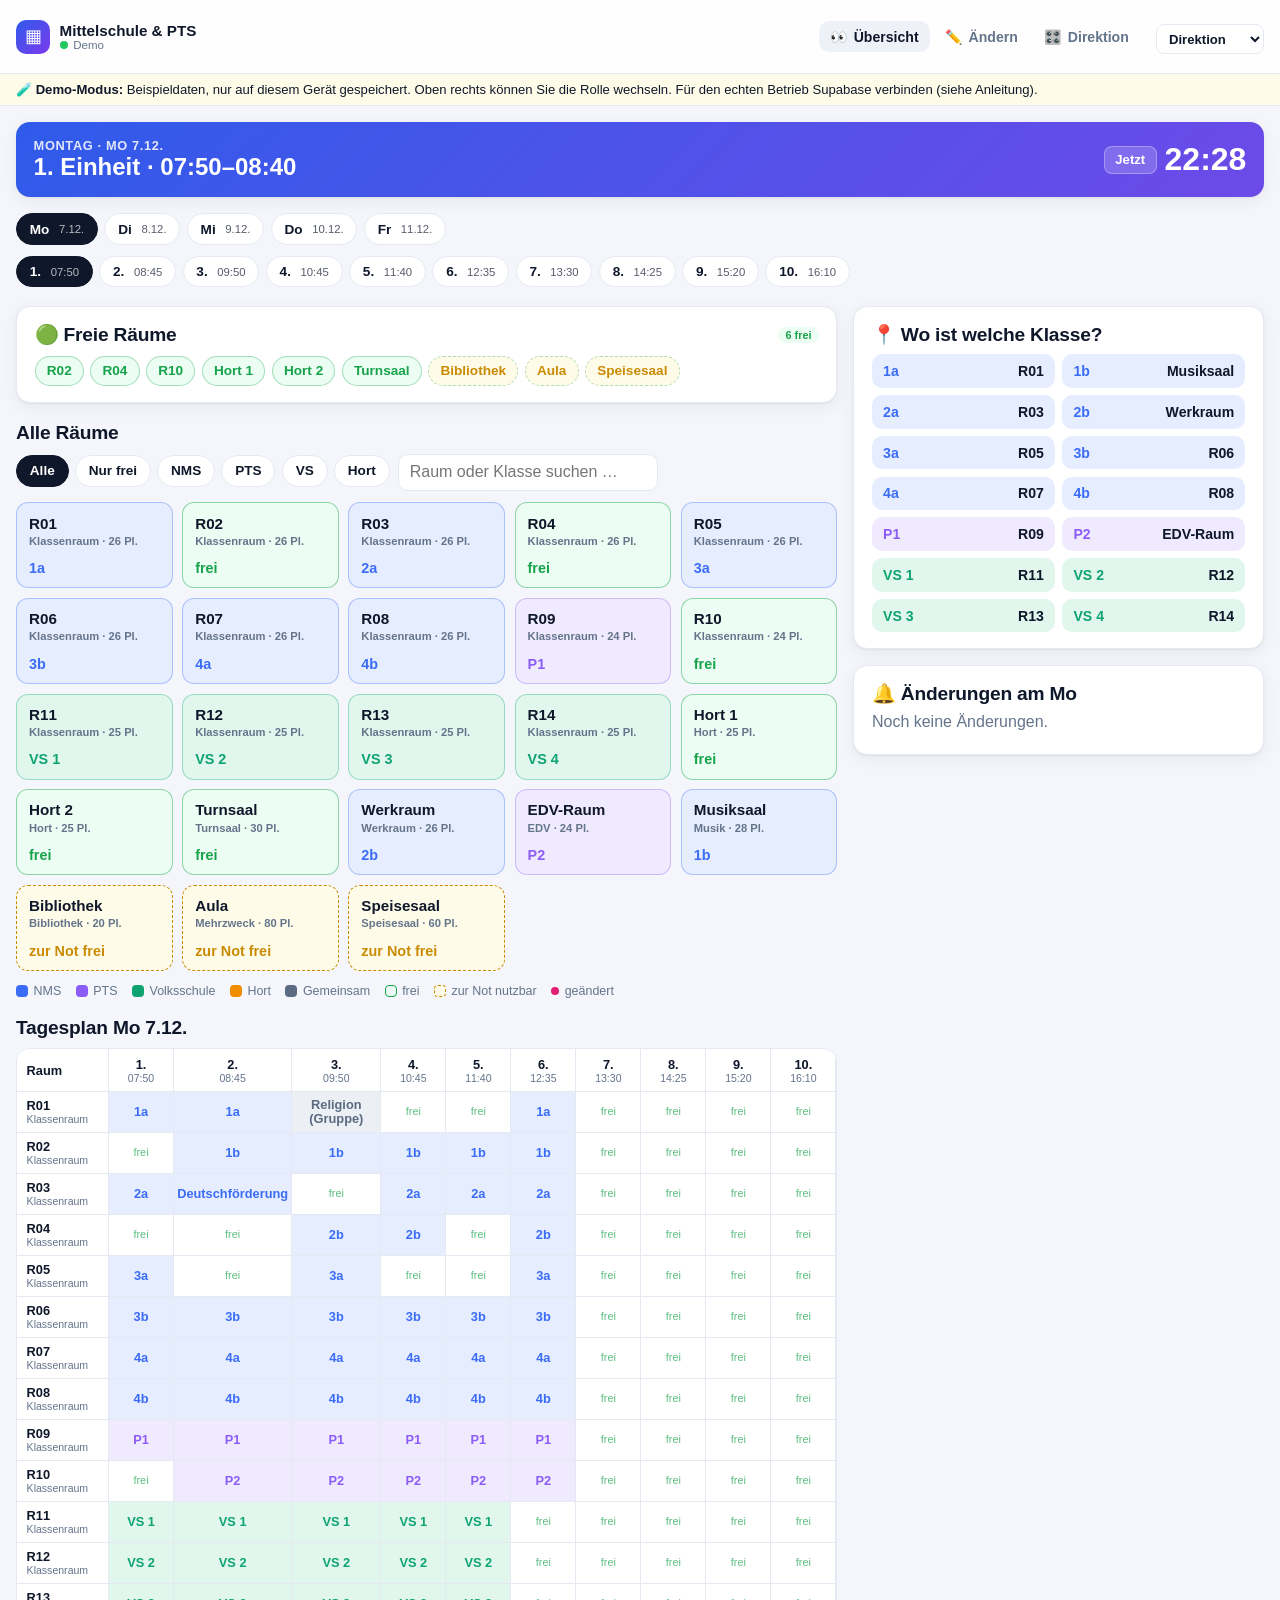
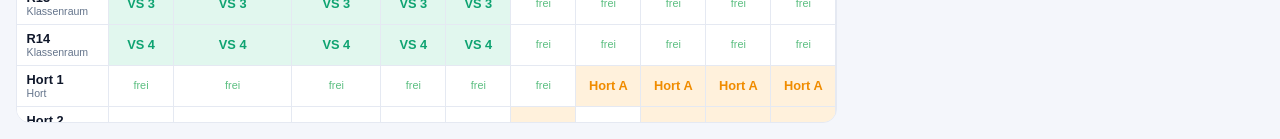
==== index.html @ 09ea6931 "Raumplan: Live-Raummonitoring mit Direktion, Ändern-Chat und Lehrer-Übersicht Drei Ansichten (Direkt" ====
<!DOCTYPE html>
<html lang="de">
<head>
<meta charset="utf-8">
<meta name="viewport" content="width=device-width, initial-scale=1, viewport-fit=cover">
<meta name="theme-color" content="#2f5bea">
<meta name="apple-mobile-web-app-capable" content="yes">
<meta name="mobile-web-app-capable" content="yes">
<meta name="apple-mobile-web-app-title" content="Raumplan">
<title>Raumplan – Übersicht</title>
<link rel="manifest" href="manifest.webmanifest">
<link rel="icon" href="icon.svg" type="image/svg+xml">
<link rel="apple-touch-icon" href="icon-192.png">
<link rel="stylesheet" href="css/style.css">
</head>
<body>
<header id="top"></header>
<div class="demo-banner" id="demoBanner" hidden>🧪 <b>Demo-Modus:</b> Beispieldaten, nur auf diesem Gerät gespeichert. Oben rechts können Sie die Rolle wechseln. Für den echten Betrieb Supabase verbinden (siehe Anleitung).</div>
<main id="app" class=""><div class="loading">Lädt …</div></main>
<script type="module" src="js/page-lehrer.js"></script>
</body>
</html>
---- css/style.css ----
:root {
  --bg: #f4f6fb; --card: #ffffff; --ink: #0f172a; --muted: #64748b; --line: #e5e9f2; --soft: #eef2f8;
  --accent: #2f5bea; --accent-ink: #fff;
  --nms: #3b6cf6; --nms-bg: #e6edff;
  --pts: #8b5cf6; --pts-bg: #f0eaff;
  --vs: #0ea371; --vs-bg: #e1f7ee;
  --hort: #f08c00; --hort-bg: #fff1dc;
  --gem: #5b6b82; --gem-bg: #eceff4;
  --free: #16a34a; --free-bg: #ecfdf3;
  --emerg: #ca8a04; --emerg-bg: #fefce8;
  --alert: #dc2626; --alert-bg: #fef2f2;
  --changed: #e11d74;
  --r: 14px; --shadow: 0 1px 2px rgba(15,23,42,.05), 0 4px 16px rgba(15,23,42,.06);
  font-family: -apple-system, BlinkMacSystemFont, "Segoe UI", Inter, Roboto, sans-serif;
  color: var(--ink); background: var(--bg);
  -webkit-text-size-adjust: 100%;
}
@media (prefers-color-scheme: dark) {
  :root {
    --bg: #0b1020; --card: #131a2e; --ink: #e8ecf6; --muted: #8d99b3; --line: #232c45; --soft: #1a2240;
    --nms-bg: #1b2a55; --pts-bg: #2a1f52; --vs-bg: #0f3a2c; --hort-bg: #3d2a0c; --gem-bg: #232a3b;
    --free-bg: #0f2e1d; --emerg-bg: #33290a; --alert-bg: #3a1414;
    --shadow: 0 1px 2px rgba(0,0,0,.3), 0 6px 20px rgba(0,0,0,.25);
  }
}
* { box-sizing: border-box; }
html, body { margin: 0; }
body { min-height: 100vh; padding-bottom: env(safe-area-inset-bottom); }
a { color: var(--accent); }
h1, h2, h3 { margin: 0 0 .4em; letter-spacing: -.01em; }
h2 { font-size: 1.2rem; } h3 { font-size: 1rem; }
p { margin: .4em 0; }
.muted { color: var(--muted); }
small { color: var(--muted); }
.center { text-align: center; }
.row { display: flex; align-items: center; } .gap { gap: .5rem; } .grow { flex: 1; } .wrap { flex-wrap: wrap; }
.between { justify-content: space-between; }
[hidden] { display: none !important; }

/* Kopfzeile */
#top {
  position: sticky; top: 0; z-index: 20; display: flex; align-items: center; gap: 1rem;
  padding: .6rem 1rem; padding-top: max(.6rem, env(safe-area-inset-top));
  background: color-mix(in srgb, var(--card) 88%, transparent); backdrop-filter: blur(12px);
  border-bottom: 1px solid var(--line);
}
.brand { display: flex; align-items: center; gap: .6rem; min-width: 0; }
.brand b { display: block; font-size: .95rem; white-space: nowrap; overflow: hidden; text-overflow: ellipsis; max-width: 40vw; }
.brand small { display: flex; align-items: center; gap: .35rem; font-size: .72rem; }
.logo { display: grid; place-items: center; width: 34px; height: 34px; border-radius: 10px; background: linear-gradient(135deg, var(--accent), #7c3aed); color: #fff; font-size: 1.1rem; }
.live-dot { width: 8px; height: 8px; border-radius: 50%; background: #22c55e; box-shadow: 0 0 0 0 rgba(34,197,94,.6); animation: pulse 2s infinite; }
@keyframes pulse { 70% { box-shadow: 0 0 0 7px rgba(34,197,94,0); } 100% { box-shadow: 0 0 0 0 rgba(34,197,94,0); } }
#top nav { display: flex; gap: .25rem; margin-left: auto; }
#top nav a { display: flex; align-items: center; gap: .35rem; padding: .45rem .7rem; border-radius: 10px; color: var(--muted); text-decoration: none; font-weight: 600; font-size: .88rem; }
#top nav a.on { background: var(--soft); color: var(--ink); }
.who select { font: inherit; font-size: .82rem; padding: .35rem .5rem; border-radius: 8px; border: 1px solid var(--line); background: var(--card); color: var(--ink); }
@media (max-width: 720px) {
  #top { flex-wrap: wrap; gap: .5rem; }
  #top nav { order: 3; width: 100%; margin: 0; justify-content: space-between; }
  #top nav a { flex: 1; justify-content: center; font-size: .82rem; padding: .45rem .3rem; }
  .who { margin-left: auto; }
}
.demo-banner { background: var(--emerg-bg); color: var(--ink); font-size: .82rem; padding: .5rem 1rem; border-bottom: 1px solid var(--line); }

/* Layout */
main { max-width: 1280px; margin: 0 auto; padding: 1rem; min-width: 0; }
@media (max-width: 720px) { .demo-banner { font-size: .74rem; padding: .4rem .8rem; } main { padding: .75rem; } .rooms { grid-template-columns: repeat(auto-fill, minmax(120px, 1fr)); } }
.card { background: var(--card); border: 1px solid var(--line); border-radius: var(--r); box-shadow: var(--shadow); }
.pad { padding: 1rem 1.1rem; }
.narrow { max-width: 440px; margin: 2rem auto; }
.big-emoji { font-size: 2.4rem; }
.grid2 { display: grid; grid-template-columns: minmax(0, 2fr) minmax(280px, 1fr); gap: 1rem; align-items: start; }
.grid2 > * { min-width: 0; }
@media (max-width: 960px) { .grid2 { grid-template-columns: 1fr; } }
.section-title { display: flex; align-items: center; justify-content: space-between; gap: .5rem; margin: 1.2rem 0 .6rem; }
.section-title h2 { margin: 0; }

/* Buttons / Formulare */
button, .btn { font: inherit; cursor: pointer; border: 0; border-radius: 10px; padding: .6rem 1rem; font-weight: 600; background: var(--accent); color: var(--accent-ink); text-decoration: none; display: inline-flex; align-items: center; justify-content: center; gap: .4rem; }
button:disabled { opacity: .5; cursor: default; }
button.ghost { background: var(--soft); color: var(--ink); }
button.danger { background: var(--alert-bg); color: var(--alert); }
button.small, .btn.small { padding: .35rem .65rem; font-size: .82rem; border-radius: 8px; }
button.link { background: none; color: var(--accent); padding: .4rem 0; font-weight: 500; }
button.icon { background: transparent; color: var(--muted); padding: .3rem .45rem; }
input, select, textarea { font: inherit; color: var(--ink); background: var(--card); border: 1px solid var(--line); border-radius: 10px; padding: .55rem .7rem; width: 100%; }
input:focus, select:focus, textarea:focus { outline: 2px solid color-mix(in srgb, var(--accent) 40%, transparent); border-color: var(--accent); }
label { display: block; font-size: .85rem; font-weight: 600; margin: .6rem 0; }
label input, label select { margin-top: .3rem; font-weight: 400; }
.login .err { color: var(--alert); font-size: .88rem; min-height: 1.2em; } .login .ok { color: var(--free); }
.modal-bg { position: fixed; inset: 0; z-index: 50; background: rgba(15,23,42,.45); display: grid; place-items: center; padding: 1rem; overflow: auto; }
.modal-bg > .card { width: min(520px, 100%); margin: auto; max-height: 92vh; overflow: auto; }

/* Chips & Tabs */
.chips { display: flex; gap: .4rem; overflow-x: auto; padding-bottom: .2rem; scrollbar-width: none; }
.chips::-webkit-scrollbar { display: none; }
.chip { flex: none; padding: .45rem .8rem; border-radius: 999px; background: var(--card); border: 1px solid var(--line); color: var(--ink); font-weight: 600; font-size: .85rem; cursor: pointer; }
.chip.on { background: var(--ink); color: var(--card); border-color: var(--ink); }
.chip small { color: inherit; opacity: .7; font-weight: 500; margin-left: .2rem; }
.tabs { display: flex; gap: .3rem; background: var(--soft); padding: .3rem; border-radius: 12px; margin-bottom: 1rem; overflow-x: auto; }
.tabs button { background: transparent; color: var(--muted); flex: 1; white-space: nowrap; padding: .5rem .8rem; }
.tabs button.on { background: var(--card); color: var(--ink); box-shadow: var(--shadow); }

/* Bereichsfarben */
.b-nms { --c: var(--nms); --cb: var(--nms-bg); }
.b-pts { --c: var(--pts); --cb: var(--pts-bg); }
.b-vs { --c: var(--vs); --cb: var(--vs-bg); }
.b-hort { --c: var(--hort); --cb: var(--hort-bg); }
.b-gem { --c: var(--gem); --cb: var(--gem-bg); }
.legend { display: flex; flex-wrap: wrap; gap: .4rem .9rem; font-size: .78rem; color: var(--muted); }
.legend span { display: inline-flex; align-items: center; gap: .35rem; }
.legend i { width: 12px; height: 12px; border-radius: 4px; background: var(--c, var(--free)); display: inline-block; }
.legend i.free { background: var(--free-bg); border: 1.5px solid var(--free); }
.legend i.emerg { background: var(--emerg-bg); border: 1.5px dashed var(--emerg); }
.legend i.chg { background: var(--changed); border-radius: 50%; width: 8px; height: 8px; }

/* KPIs */
.kpis { display: grid; grid-template-columns: repeat(4, minmax(0, 1fr)); gap: .7rem; margin-bottom: 1rem; }
@media (max-width: 640px) { .kpis { grid-template-columns: repeat(2, minmax(0, 1fr)); } }
.kpi { padding: .8rem 1rem; }
.kpi .v { font-size: 1.7rem; font-weight: 800; letter-spacing: -.02em; line-height: 1.1; }
.kpi .l { font-size: .78rem; color: var(--muted); font-weight: 600; }
.kpi .bar { height: 6px; border-radius: 6px; background: var(--soft); margin-top: .5rem; overflow: hidden; }
.kpi .bar i { display: block; height: 100%; border-radius: 6px; background: linear-gradient(90deg, #22c55e, #eab308 70%, #ef4444); }

/* Jetzt-Kopf */
.now-head { display: flex; align-items: center; justify-content: space-between; gap: 1rem; flex-wrap: wrap; padding: 1rem 1.1rem; margin-bottom: 1rem;
  background: linear-gradient(135deg, var(--accent), #6d4ae8); color: #fff; border-radius: var(--r); box-shadow: var(--shadow); }
.now-head .t { font-size: .8rem; opacity: .85; font-weight: 600; text-transform: uppercase; letter-spacing: .05em; }
.now-head .p { font-size: 1.5rem; font-weight: 800; }
.now-head .clock { font-size: 2rem; font-weight: 800; font-variant-numeric: tabular-nums; }
.now-head select, .now-head button { background: rgba(255,255,255,.18); color: #fff; border: 1px solid rgba(255,255,255,.3); }
.now-head select option { color: #000; }

/* Raumkarten */
.rooms { display: grid; grid-template-columns: repeat(auto-fill, minmax(150px, 1fr)); gap: .6rem; }
.room { position: relative; border-radius: 12px; padding: .7rem .75rem; min-height: 86px; border: 1.5px solid var(--line); background: var(--card); display: flex; flex-direction: column; gap: .2rem; cursor: default; transition: transform .1s; }
.room.click { cursor: pointer; } .room.click:active { transform: scale(.98); }
.room .n { font-weight: 800; font-size: .95rem; display: flex; justify-content: space-between; gap: .3rem; }
.room .ty { font-size: .7rem; color: var(--muted); font-weight: 600; }
.room .g { margin-top: auto; font-weight: 700; font-size: .9rem; }
.room.busy { background: var(--cb); border-color: color-mix(in srgb, var(--c) 35%, transparent); }
.room.busy .g { color: var(--c); }
.room.free { background: var(--free-bg); border-color: color-mix(in srgb, var(--free) 45%, transparent); }
.room.free .g { color: var(--free); }
.room.emerg.free { background: var(--emerg-bg); border-style: dashed; border-color: var(--emerg); }
.room.emerg.free .g { color: var(--emerg); }
.room.conflict { border-color: var(--alert); box-shadow: 0 0 0 2px var(--alert-bg); }
.room .dot { width: 9px; height: 9px; border-radius: 50%; background: var(--changed); flex: none; margin-top: .3rem; }
.room .note { font-size: .72rem; color: var(--muted); white-space: nowrap; overflow: hidden; text-overflow: ellipsis; }
.filter-row { display: flex; gap: .5rem; align-items: center; flex-wrap: wrap; margin-bottom: .7rem; }
.filter-row input { max-width: 260px; }

/* Wochenraster */
.grid-wrap { overflow: auto; border-radius: var(--r); border: 1px solid var(--line); background: var(--card); max-height: 75vh; }
table.plan { border-collapse: separate; border-spacing: 0; width: 100%; font-size: .8rem; }
table.plan th, table.plan td { border-bottom: 1px solid var(--line); border-right: 1px solid var(--line); padding: 0; }
table.plan thead th { position: sticky; top: 0; z-index: 2; background: var(--card); padding: .45rem .3rem; font-weight: 700; text-align: center; white-space: nowrap; }
table.plan thead th small { display: block; font-weight: 500; font-size: .66rem; }
table.plan th.rn { position: sticky; left: 0; z-index: 1; background: var(--card); text-align: left; padding: .4rem .6rem; white-space: nowrap; min-width: 92px; font-weight: 700; }
table.plan thead th.rn { z-index: 3; }
table.plan th.rn small { display: block; font-weight: 500; font-size: .66rem; }
.cell { min-width: 64px; height: 40px; display: flex; align-items: center; justify-content: center; position: relative; padding: .2rem; text-align: center; font-weight: 700; line-height: 1.1; }
.cell.busy { background: var(--cb); color: var(--c); }
.cell.free { color: color-mix(in srgb, var(--free) 70%, transparent); font-weight: 500; }
.cell.free::after { content: "frei"; font-size: .68rem; }
.cell.freed { background: var(--free-bg); color: var(--free); }
.cell.freed::after { content: "frei ✓"; font-size: .7rem; font-weight: 700; }
.cell.emerg.free::after { content: "·"; }
.cell.conflict { background: var(--alert-bg); color: var(--alert); }
.cell.reserved { background: var(--gem-bg); color: var(--gem); }
.cell.chg::before { content: ""; position: absolute; top: 4px; right: 4px; width: 7px; height: 7px; border-radius: 50%; background: var(--changed); }
.cell.now { outline: 2px solid var(--accent); outline-offset: -2px; }
td.click .cell { cursor: pointer; } td.click .cell:hover { filter: brightness(.96); }
.plan-tools { display: flex; gap: .5rem; align-items: center; flex-wrap: wrap; margin-bottom: .7rem; }
.seg { display: inline-flex; background: var(--soft); border-radius: 10px; padding: 3px; }
.seg button { background: transparent; color: var(--muted); padding: .38rem .7rem; font-size: .82rem; }
.seg button.on { background: var(--card); color: var(--ink); box-shadow: var(--shadow); }
.edit-hint { font-size: .8rem; padding: .5rem .7rem; border-radius: 10px; background: var(--emerg-bg); margin-bottom: .7rem; }

/* Heatmap */
table.heat { border-collapse: separate; border-spacing: 4px; width: 100%; font-size: .78rem; }
table.heat th { color: var(--muted); font-weight: 700; padding: .2rem; }
table.heat td { border-radius: 8px; text-align: center; padding: .55rem .2rem; font-weight: 800; color: #0f172a; cursor: pointer; }
table.heat td small { display: block; font-size: .62rem; color: rgba(15,23,42,.65); font-weight: 600; }
.util-row { display: grid; grid-template-columns: 110px 1fr 46px; gap: .6rem; align-items: center; font-size: .82rem; margin: .35rem 0; }
.util-row .b { height: 10px; background: var(--soft); border-radius: 10px; overflow: hidden; }
.util-row .b i { display: block; height: 100%; background: var(--c, var(--accent)); border-radius: 10px; }

/* Tipps */
.tips { display: flex; flex-direction: column; gap: .55rem; }
.tip { display: flex; gap: .65rem; padding: .7rem .8rem; border-radius: 12px; background: var(--soft); border-left: 4px solid var(--muted); }
.tip.ok { border-color: var(--free); background: var(--free-bg); }
.tip.info { border-color: var(--accent); }
.tip.warn { border-color: var(--emerg); background: var(--emerg-bg); }
.tip.alert { border-color: var(--alert); background: var(--alert-bg); }
.tip .i { font-size: 1.15rem; line-height: 1.2; }
.tip b { display: block; font-size: .88rem; } .tip span { font-size: .82rem; color: var(--muted); }

/* Änderungsliste */
.log { display: flex; flex-direction: column; }
.log .it { display: flex; gap: .6rem; align-items: flex-start; padding: .6rem 0; border-bottom: 1px solid var(--line); font-size: .85rem; }
.log .it:last-child { border: 0; }
.log .it .tx { flex: 1; min-width: 0; }
.log .it .tx b { font-weight: 600; }
.log .it .meta { font-size: .72rem; color: var(--muted); }
.badge { display: inline-block; font-size: .68rem; font-weight: 700; padding: .12rem .45rem; border-radius: 999px; background: var(--soft); color: var(--muted); }
.badge.frei { background: var(--free-bg); color: var(--free); }
.badge.belegt { background: var(--nms-bg); color: var(--nms); }
.badge.info { background: var(--pts-bg); color: var(--pts); }

/* Chat */
.chat-page { max-width: 760px; }
.chat { display: flex; flex-direction: column; gap: .5rem; padding: 1rem; min-height: 46vh; max-height: 58vh; overflow-y: auto; }
.msg { max-width: 86%; padding: .6rem .85rem; border-radius: 16px; font-size: .92rem; line-height: 1.4; white-space: pre-wrap; word-wrap: break-word; }
.msg.me { align-self: flex-end; background: var(--accent); color: #fff; border-bottom-right-radius: 5px; }
.msg.bot { align-self: flex-start; background: var(--soft); border-bottom-left-radius: 5px; }
.msg.bot.err { background: var(--alert-bg); }
.msg .acts { margin-top: .4rem; display: flex; gap: .4rem; }
.msg .acts button { font-size: .78rem; padding: .3rem .6rem; }
.msg time { display: block; font-size: .66rem; opacity: .6; margin-top: .2rem; }
.composer { display: flex; gap: .5rem; padding: .7rem; border-top: 1px solid var(--line); align-items: flex-end; }
.composer textarea { resize: none; min-height: 46px; max-height: 120px; border-radius: 22px; padding: .7rem 1rem; }
.composer button { border-radius: 50%; width: 46px; height: 46px; padding: 0; flex: none; font-size: 1.15rem; }
.composer button.mic.rec { background: var(--alert); animation: pulse 1.2s infinite; }
.quick { padding: .6rem .7rem 0; }

/* Lehrer-Ansicht */
.where-list { display: grid; grid-template-columns: repeat(auto-fill, minmax(130px, 1fr)); gap: .45rem; }
.where { display: flex; justify-content: space-between; align-items: center; gap: .3rem; padding: .55rem .7rem; border-radius: 10px; background: var(--cb); font-size: .88rem; }
.where b { color: var(--c); } .where span { font-weight: 600; }
.where.away { background: var(--soft); } .where.away b { color: var(--muted); }
.free-pills { display: flex; flex-wrap: wrap; gap: .4rem; }
.pill { padding: .4rem .7rem; border-radius: 999px; background: var(--free-bg); color: var(--free); font-weight: 700; font-size: .85rem; border: 1px solid color-mix(in srgb, var(--free) 35%, transparent); }
.pill.emerg { background: var(--emerg-bg); color: var(--emerg); border-style: dashed; }

/* Einstellungen */
.settings { display: grid; gap: 1rem; }
table.edit { width: 100%; border-collapse: collapse; font-size: .85rem; }
table.edit th { text-align: left; color: var(--muted); font-size: .72rem; text-transform: uppercase; letter-spacing: .04em; padding: .4rem; }
table.edit td { padding: .25rem .3rem; border-top: 1px solid var(--line); }
table.edit input, table.edit select { padding: .4rem .5rem; font-size: .85rem; border-radius: 8px; }
table.edit input[type=checkbox] { width: auto; }
table.edit input[type=number] { max-width: 80px; }
.table-scroll { overflow-x: auto; }
.switch { display: flex; align-items: center; justify-content: space-between; gap: 1rem; font-weight: 600; }
.switch input { width: 46px; height: 26px; appearance: none; background: var(--line); border-radius: 26px; position: relative; cursor: pointer; border: 0; padding: 0; flex: none; }
.switch input::after { content: ""; position: absolute; top: 3px; left: 3px; width: 20px; height: 20px; border-radius: 50%; background: #fff; transition: .2s; }
.switch input:checked { background: var(--free); } .switch input:checked::after { left: 23px; }

/* Toasts */
#toasts { position: fixed; bottom: calc(1rem + env(safe-area-inset-bottom)); left: 50%; transform: translateX(-50%); z-index: 60; display: flex; flex-direction: column; gap: .4rem; align-items: center; pointer-events: none; }
.toast { background: var(--ink); color: var(--card); padding: .6rem 1rem; border-radius: 12px; font-size: .88rem; font-weight: 600; box-shadow: var(--shadow); transition: opacity .4s, transform .4s; }
.toast.err { background: var(--alert); color: #fff; }
.toast.out { opacity: 0; transform: translateY(8px); }
.loading { padding: 3rem; text-align: center; color: var(--muted); }
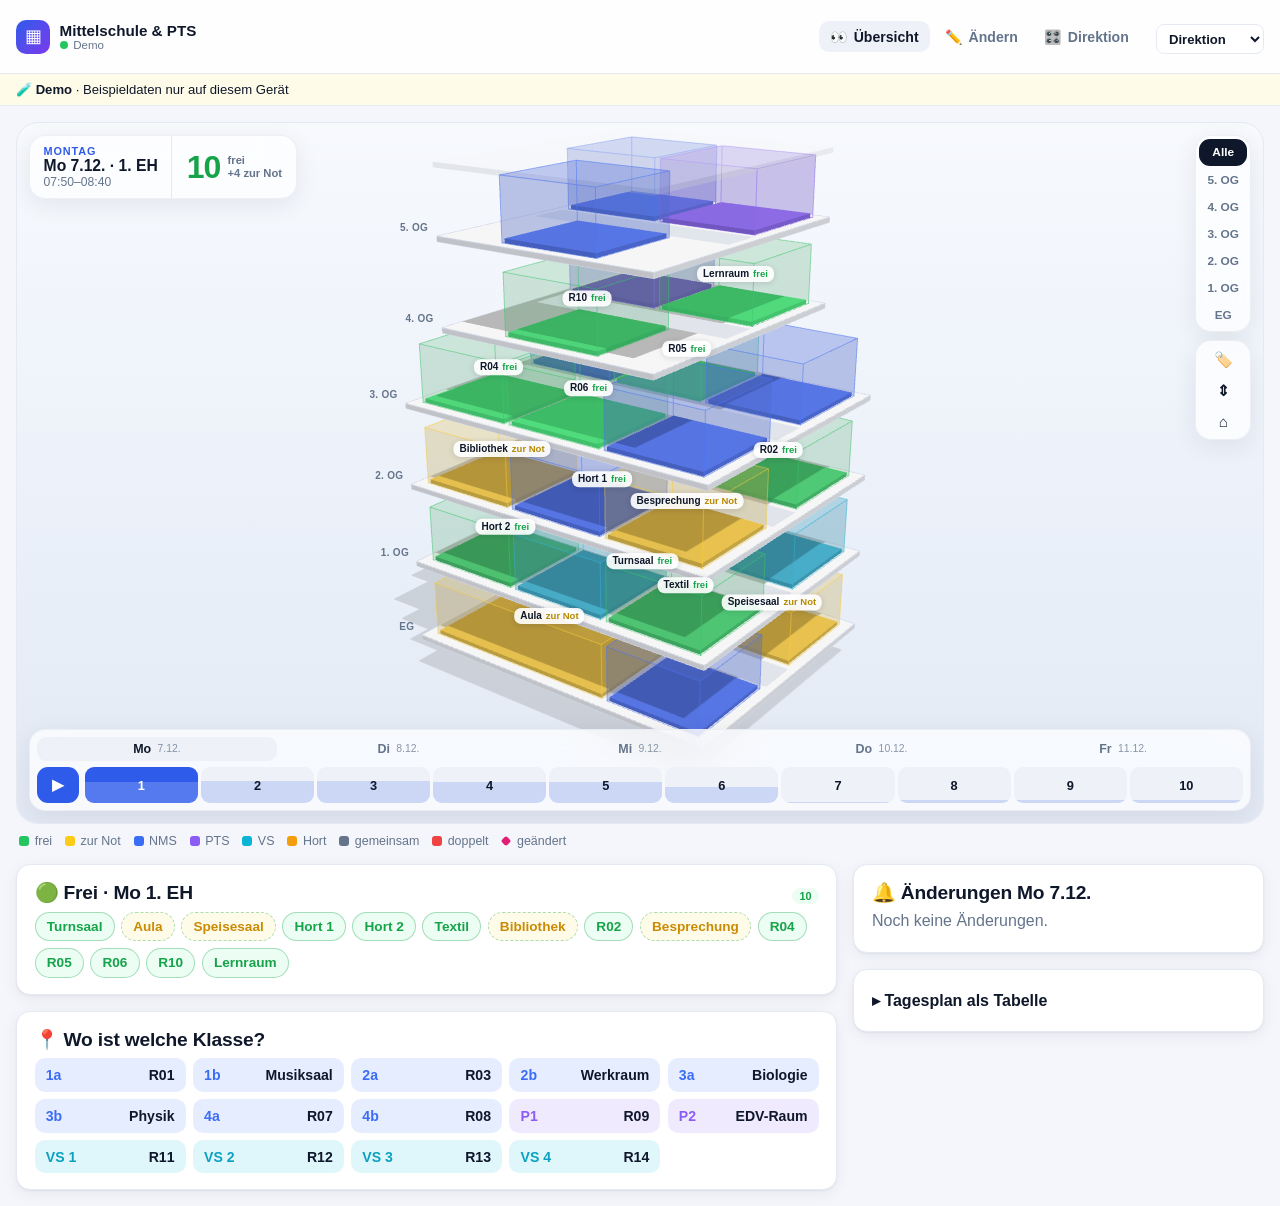
==== commit 304f85ee: "3D aufgeräumt: Glasräume, 6-stöckiger Block, schlankere Bedienung Leichte durchsichtige Wände mit fa" ====
--- a/index.html
+++ b/index.html
@@ -15,7 +15,7 @@
 </head>
 <body>
 <header id="top"></header>
-<div class="demo-banner" id="demoBanner" hidden>🧪 <b>Demo-Modus:</b> Beispieldaten, nur auf diesem Gerät gespeichert. Oben rechts können Sie die Rolle wechseln. Für den echten Betrieb Supabase verbinden (siehe Anleitung).</div>
+<div class="demo-banner" id="demoBanner" hidden>🧪 <b>Demo</b> · Beispieldaten nur auf diesem Gerät</div>
 <main id="app" class=""><div class="loading">Lädt …</div></main>
 <script type="module" src="js/page-lehrer.js"></script>
 </body>
--- a/css/style.css
+++ b/css/style.css
@@ -3,7 +3,7 @@
   --accent: #2f5bea; --accent-ink: #fff;
   --nms: #3b6cf6; --nms-bg: #e6edff;
   --pts: #8b5cf6; --pts-bg: #f0eaff;
-  --vs: #0ea371; --vs-bg: #e1f7ee;
+  --vs: #0aa2c0; --vs-bg: #dff6fb;
   --hort: #f08c00; --hort-bg: #fff1dc;
   --gem: #5b6b82; --gem-bg: #eceff4;
   --free: #16a34a; --free-bg: #ecfdf3;
@@ -18,7 +18,7 @@
 @media (prefers-color-scheme: dark) {
   :root {
     --bg: #0b1020; --card: #131a2e; --ink: #e8ecf6; --muted: #8d99b3; --line: #232c45; --soft: #1a2240;
-    --nms-bg: #1b2a55; --pts-bg: #2a1f52; --vs-bg: #0f3a2c; --hort-bg: #3d2a0c; --gem-bg: #232a3b;
+    --nms-bg: #1b2a55; --pts-bg: #2a1f52; --vs-bg: #0c3440; --hort-bg: #3d2a0c; --gem-bg: #232a3b;
     --free-bg: #0f2e1d; --emerg-bg: #33290a; --alert-bg: #3a1414;
     --shadow: 0 1px 2px rgba(0,0,0,.3), 0 6px 20px rgba(0,0,0,.25);
   }
@@ -254,3 +254,82 @@
 .toast.err { background: var(--alert); color: #fff; }
 .toast.out { opacity: 0; transform: translateY(8px); }
 .loading { padding: 3rem; text-align: center; color: var(--muted); }
+
+/* ── 3D-Gebäude ─────────────────────────────────────────────── */
+.s3d { position: relative; height: min(78vh, 780px); min-height: 480px; border-radius: 22px; overflow: hidden; touch-action: none;
+  background: linear-gradient(180deg, #f7f9fd 0%, #eaf0f9 60%, #e3e9f4 100%); border: 1px solid var(--line); }
+@media (prefers-color-scheme: dark) { .s3d { background: linear-gradient(180deg, #161e38 0%, #0f1630 70%, #0b1020 100%); } }
+.s3d-canvas, .s3d-canvas canvas, .b3d-labels { position: absolute; inset: 0; }
+.b3d-labels { pointer-events: none; z-index: 1; }
+.s3d-fallback { position: absolute; inset: 0; display: grid; place-items: center; padding: 2rem; text-align: center; color: var(--muted); }
+.glass { background: color-mix(in srgb, var(--card) 72%, transparent); backdrop-filter: blur(16px) saturate(1.4); -webkit-backdrop-filter: blur(16px) saturate(1.4);
+  border: 1px solid color-mix(in srgb, var(--line) 70%, transparent); border-radius: 16px; box-shadow: 0 6px 24px rgba(15,23,42,.08); }
+.s3d-hud, .s3d-rail, .s3d-bottom { z-index: 5; } .s3d-info { z-index: 8; }
+
+.s3d-hud { position: absolute; top: 12px; left: 12px; display: flex; align-items: stretch; }
+.s3d-hud .when { padding: .55rem .85rem; }
+.s3d-hud .lv { font-size: .68rem; font-weight: 800; letter-spacing: .08em; text-transform: uppercase; color: var(--accent); display: flex; align-items: center; gap: .4rem; }
+.s3d-hud .now-btn { padding: .1rem .5rem; font-size: .66rem; border-radius: 6px; margin-left: .2rem; letter-spacing: 0; text-transform: none; }
+.s3d-hud .dt { font-size: .98rem; font-weight: 600; white-space: nowrap; } .s3d-hud .dt b { font-weight: 800; }
+.s3d-hud .tm { font-size: .76rem; color: var(--muted); }
+.s3d-hud .free { padding: .55rem .9rem; border-left: 1px solid var(--line); display: flex; align-items: center; gap: .45rem; }
+.s3d-hud .free .big { font-size: 2rem; font-weight: 900; color: var(--free); letter-spacing: -.03em; line-height: 1; }
+.s3d-hud .free .sm { font-size: .7rem; color: var(--muted); font-weight: 700; line-height: 1.2; }
+
+.s3d-rail { position: absolute; top: 12px; right: 12px; display: flex; flex-direction: column; gap: 8px; }
+.s3d-rail .glass { display: flex; flex-direction: column; padding: 3px; gap: 1px; }
+.s3d-rail button { background: transparent; color: var(--muted); padding: .38rem .5rem; font-size: .74rem; font-weight: 700; border-radius: 11px; min-width: 46px; white-space: nowrap; }
+.s3d-rail .floors button.on { background: var(--ink); color: var(--card); }
+.s3d-rail .tools button { font-size: .95rem; color: var(--ink); }
+.s3d-rail .tools button.on { background: var(--soft); }
+.s3d-rail [data-mode="none"] { opacity: .45; } .s3d-rail [data-mode="all"] { background: var(--soft); }
+
+.s3d-bottom { position: absolute; left: 12px; right: 12px; bottom: 12px; padding: .45rem; display: flex; flex-direction: column; gap: .4rem; }
+.s3d .days { display: flex; gap: 2px; }
+.s3d .days button { flex: 1; background: transparent; color: var(--muted); padding: .3rem .2rem; font-size: .78rem; border-radius: 9px; white-space: nowrap; }
+.s3d .days button small { font-weight: 500; opacity: .75; }
+.s3d .days button.on { background: var(--soft); color: var(--ink); }
+.s3d .tl { display: flex; gap: .35rem; }
+.s3d .play { border-radius: 11px; width: 42px; flex: none; padding: 0; font-size: .95rem; }
+.s3d .pers { display: flex; gap: 3px; flex: 1; overflow-x: auto; scrollbar-width: none; }
+.s3d .pers::-webkit-scrollbar { display: none; }
+.s3d .pers button { flex: 1; min-width: 30px; height: 36px; padding: 0; border-radius: 9px; background: var(--soft); color: var(--ink); position: relative; overflow: hidden; font-size: .8rem; }
+.s3d .pers button::before { content: ""; position: absolute; left: 0; right: 0; bottom: 0; height: var(--fill, 0%); background: color-mix(in srgb, var(--accent) 18%, transparent); transition: height .5s; }
+.s3d .pers button span { position: relative; }
+.s3d .pers button.on { background: var(--accent); color: #fff; }
+.s3d .pers button.on::before { background: rgba(255,255,255,.18); }
+
+.s3d-info { position: absolute; left: 12px; bottom: 112px; width: min(320px, calc(100% - 90px)); padding: .7rem .85rem; animation: pop .22s ease-out; }
+@keyframes pop { from { transform: translateY(8px); opacity: 0; } }
+.s3d-info .nm { font-size: 1.1rem; font-weight: 800; } .s3d-info small { color: var(--muted); }
+.s3d-info .now { display: flex; align-items: center; gap: .45rem; margin: .4rem 0; flex-wrap: wrap; }
+.s3d-info .now i { width: 11px; height: 11px; border-radius: 3px; display: inline-block; }
+.s3d-info .strip { display: flex; gap: 2px; margin-bottom: .5rem; }
+.s3d-info .mini { flex: 1; padding: 0; height: 22px; border-radius: 5px; color: #fff; font-size: .66rem; font-weight: 800; text-shadow: 0 1px 2px rgba(0,0,0,.3); opacity: .7; }
+.s3d-info .mini.on { opacity: 1; outline: 2px solid var(--ink); outline-offset: 1px; }
+.s3d-info .edit { width: 100%; padding: .5rem; }
+.s3d-toast { position: absolute; left: 50%; top: 50%; transform: translate(-50%, -50%); z-index: 9; background: var(--ink); color: var(--card); padding: .5rem .9rem; border-radius: 10px; font-size: .82rem; font-weight: 600; pointer-events: none; animation: pop .2s; }
+
+.b3d-lbl { pointer-events: auto; cursor: pointer; display: flex; gap: 4px; align-items: baseline; padding: 2px 6px; border-radius: 7px;
+  background: color-mix(in srgb, var(--card) 90%, transparent); box-shadow: 0 1px 6px rgba(15,23,42,.14); white-space: nowrap; line-height: 1.15; transition: transform .2s; }
+.b3d-lbl b { font-size: 10px; font-weight: 800; color: var(--ink); }
+.b3d-lbl span { font-size: 9.5px; font-weight: 700; color: var(--muted); }
+.b3d-lbl.k-free span { color: var(--free); } .b3d-lbl.k-emerg span { color: #b58900; } .b3d-lbl.k-conflict span { color: var(--alert); }
+.b3d-lbl.sel { transform: scale(1.15); outline: 2px solid var(--accent); z-index: 5; }
+.b3d-floor { font-size: 10px; font-weight: 800; color: var(--muted); pointer-events: none; letter-spacing: .03em; }
+.b3d-floor.dim { opacity: .3; }
+.s3d-legend { margin: .6rem .2rem 0; gap: .3rem .8rem; }
+.s3d-legend i { border-radius: 3px; width: 10px; height: 10px; }
+@media (max-width: 640px) {
+  .s3d { height: 76vh; min-height: 540px; border-radius: 18px; }
+  .s3d-hud { top: 8px; left: 8px; } .s3d-hud .when { padding: .45rem .65rem; } .s3d-hud .free { padding: .45rem .65rem; }
+  .s3d-hud .dt { font-size: .88rem; } .s3d-hud .free .big { font-size: 1.6rem; }
+  .s3d-rail { top: 8px; right: 8px; } .s3d-rail button { min-width: 40px; padding: .32rem .35rem; font-size: .7rem; }
+  .s3d-bottom { left: 8px; right: 8px; bottom: 8px; }
+  .s3d .days button small { display: none; }
+  .s3d-info { left: 8px; bottom: 100px; width: calc(100% - 70px); }
+  .b3d-lbl b { font-size: 9px; } .b3d-lbl span { font-size: 8.5px; }
+}
+.below { margin-top: 1rem; }
+details.more > summary { cursor: pointer; font-weight: 700; padding: .3rem 0; list-style: none; }
+details.more > summary::before { content: "▸ "; } details.more[open] > summary::before { content: "▾ "; }
